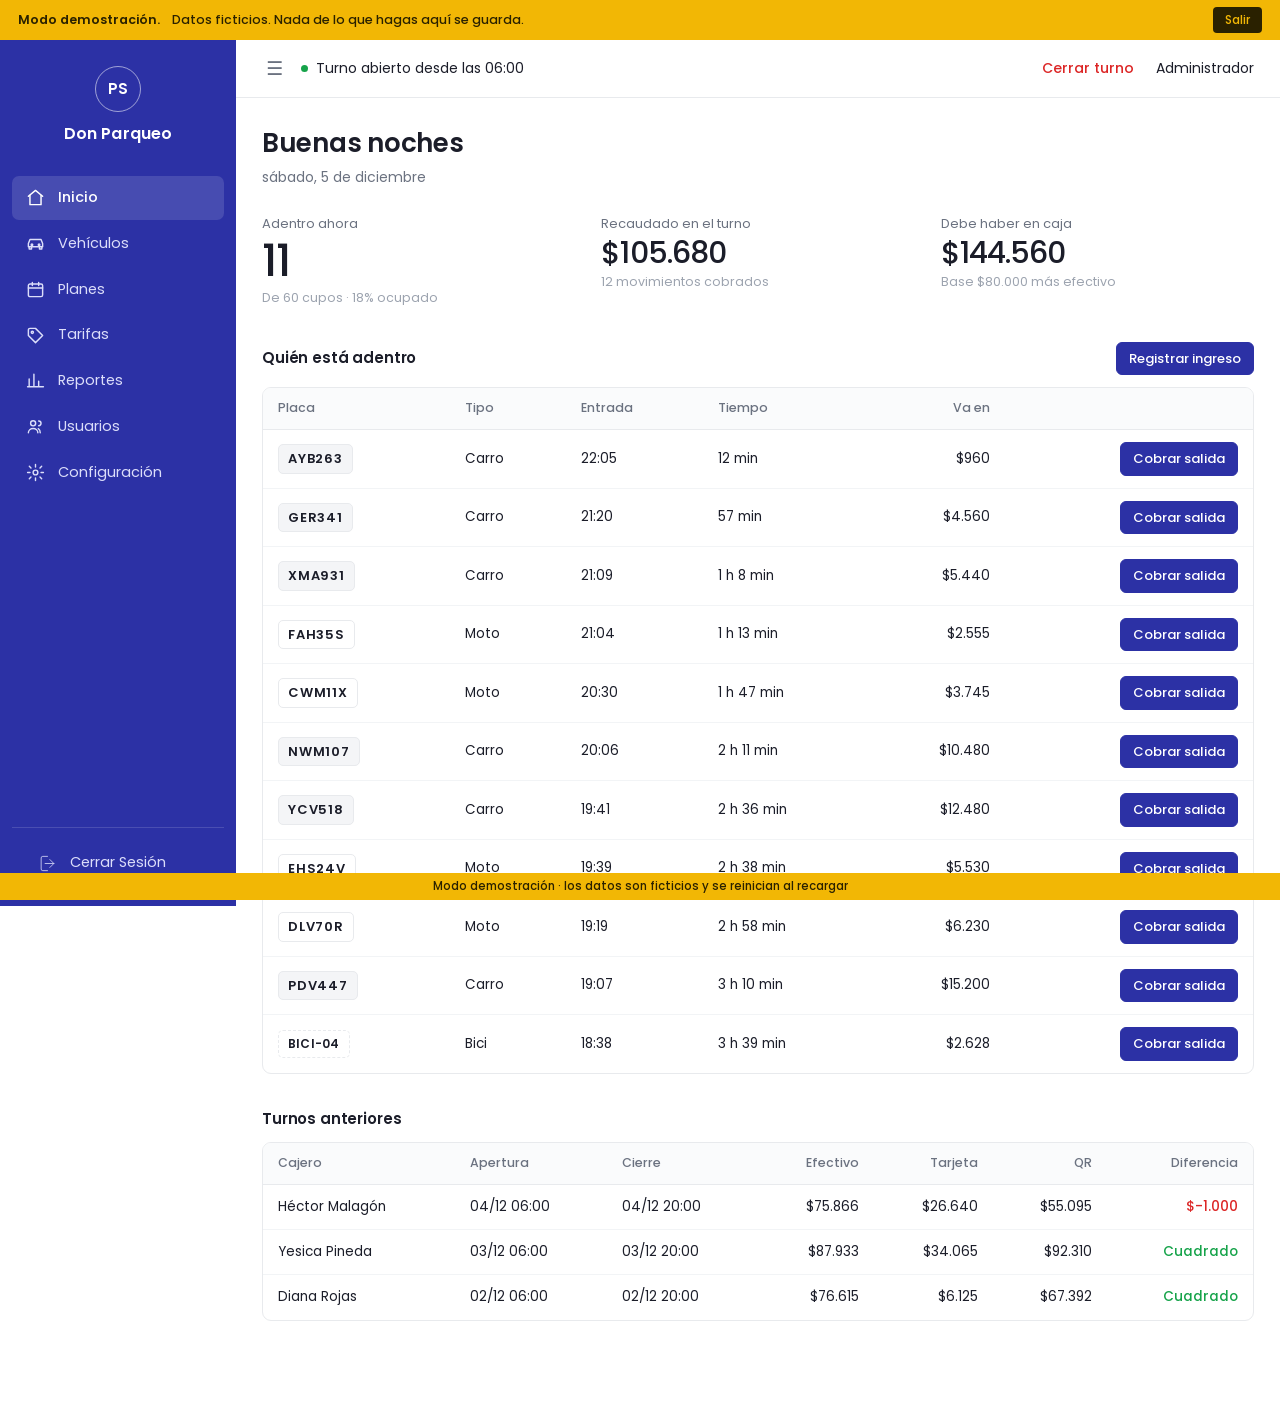
==== public/demo.html @ 5ede680f "Don Parqueo en Python: FastAPI y PostgreSQL" ====
<!DOCTYPE html>
<html lang="es-CO">
<head>
<meta charset="UTF-8">
<meta name="viewport" content="width=device-width, initial-scale=1">
<meta name="robots" content="noindex">
<title>Don Parqueo · Demostración</title>
<link rel="preconnect" href="https://fonts.googleapis.com">
<link rel="preconnect" href="https://fonts.gstatic.com" crossorigin>
<link href="https://fonts.googleapis.com/css2?family=Poppins:wght@400;500;600&display=swap" rel="stylesheet">
<style>
:root{
  --indigo:#2C31A5;
  --indigo-osc:#242996;
  --indigo-cl:rgba(255,255,255,.13);
  --indigo-txt:#dcdefa;
  --tinta:#1b1d29;
  --gris:#6b7280;
  --gris-cl:#9ca3af;
  --linea:#e8eaed;
  --fondo:#ffffff;
  --verde:#16a34a;
  --verde-cl:#e8f6ed;
  --rojo:#dc2626;
  --rojo-cl:#fdecec;
  --ambar:#f2b705;
  --azul-cl:#eef0fd;
  --morado:#7c3aed;
}
*{box-sizing:border-box}
html,body{margin:0;padding:0}
body{
  background:var(--fondo);
  color:var(--tinta);
  font-family:Poppins,"Segoe UI",Roboto,system-ui,-apple-system,sans-serif;
  font-size:14px;line-height:1.5;-webkit-font-smoothing:antialiased;
}
button,input,select{font:inherit;color:inherit}
h1,h2,h3{margin:0;font-weight:600;letter-spacing:-.01em}
h1{font-size:26px;font-weight:600}
h2{font-size:15px;font-weight:600}
.num{font-variant-numeric:tabular-nums}

/* ---- banda demo ---- */
.banda{
  position:sticky;top:0;z-index:70;background:var(--ambar);color:#2a2100;
  display:flex;align-items:center;gap:12px;padding:7px 18px;font-size:12.5px;font-weight:500;
}
.banda b{font-weight:600}
.banda .salir{
  margin-left:auto;background:#2a2100;color:var(--ambar);text-decoration:none;
  border-radius:4px;padding:4px 12px;font-size:12px;font-weight:500;
}
.banda .salir:hover{background:#000}

/* ---- armazón ---- */
.app{display:flex;min-height:calc(100vh - 34px)}
.lateral{
  width:236px;flex:none;background:var(--indigo);color:#fff;
  display:flex;flex-direction:column;position:sticky;top:34px;height:calc(100vh - 34px);
}
.logo{padding:26px 0 22px;text-align:center}
.logo .circ{
  width:46px;height:46px;margin:0 auto 10px;border-radius:50%;
  border:1.5px solid rgba(255,255,255,.55);
  display:flex;align-items:center;justify-content:center;
  font-size:15px;font-weight:600;letter-spacing:.02em;
}
.logo .nom{font-size:16px;font-weight:600;letter-spacing:.01em}
.nav{padding:8px 12px;display:flex;flex-direction:column;gap:2px;flex:1;overflow-y:auto}
.nav button{
  display:flex;align-items:center;gap:13px;width:100%;
  background:none;border:0;color:var(--indigo-txt);
  padding:11px 14px;border-radius:7px;cursor:pointer;
  font-size:14.5px;font-weight:400;text-align:left;
}
.nav button:hover{background:var(--indigo-cl);color:#fff}
.nav button.on{background:var(--indigo-cl);color:#fff;font-weight:500}
.nav svg{width:19px;height:19px;flex:none;stroke-width:1.8}
.pie-lat{padding:14px 12px 22px;border-top:1px solid rgba(255,255,255,.14);margin:0 12px}
.pie-lat button{
  display:flex;align-items:center;gap:13px;width:100%;background:none;border:0;
  color:var(--indigo-txt);padding:10px 14px;border-radius:7px;cursor:pointer;font-size:14.5px;
}
.pie-lat button:hover{background:var(--indigo-cl);color:#fff}

.derecha{flex:1;min-width:0;display:flex;flex-direction:column}
.encabezado{
  height:58px;flex:none;display:flex;align-items:center;gap:14px;
  padding:0 26px;border-bottom:1px solid var(--linea);
  position:sticky;top:34px;background:#fff;z-index:40;
}
.hamb{background:none;border:0;cursor:pointer;color:var(--gris);font-size:19px;line-height:1;padding:4px}
.hamb:hover{color:var(--tinta)}
.estado-turno{display:flex;align-items:center;gap:8px;font-size:14px;color:var(--tinta)}
.punto{width:7px;height:7px;border-radius:50%;background:var(--gris-cl)}
.punto.vivo{background:var(--verde)}
.acciones-enc{margin-left:auto;display:flex;align-items:center;gap:22px}
.enlace-verde{background:none;border:0;color:var(--verde);font-size:14px;font-weight:500;cursor:pointer;padding:0}
.enlace-verde:hover{text-decoration:underline}
.enlace-rojo{background:none;border:0;color:var(--rojo);font-size:14px;font-weight:500;cursor:pointer;padding:0}
.enlace-rojo:hover{text-decoration:underline}
.quien{font-size:14px;color:var(--tinta)}

.lienzo{padding:26px;flex:1}
.vista{display:none}
.vista.on{display:block}
.tit{margin-bottom:26px}
.tit p{margin:4px 0 0;color:var(--gris);font-size:14px}

/* ---- kpis planos ---- */
.kpis{display:grid;grid-template-columns:repeat(auto-fit,minmax(210px,1fr));gap:26px;margin-bottom:34px}
.kpi .et{font-size:13px;color:var(--gris)}
.kpi .val{font-size:44px;font-weight:500;letter-spacing:-.03em;line-height:1.15;margin:2px 0 3px}
.kpi .val.chico{font-size:30px}
.kpi .nota{font-size:12.5px;color:var(--gris-cl)}
.kpi .raya{display:inline-block;width:34px;height:4px;background:var(--verde);border-radius:2px;margin:18px 0 12px}
.kpi .raya.apagada{background:var(--tinta)}

.bloque{margin-bottom:34px}
.bloque > .cab{display:flex;align-items:center;justify-content:space-between;gap:14px;margin-bottom:12px;flex-wrap:wrap}

/* ---- tablas ---- */
.marco{border:1px solid var(--linea);border-radius:9px;overflow:hidden}
.marco.scroll{overflow-x:auto}
table{width:100%;border-collapse:collapse;font-size:13.5px}
th{
  text-align:left;font-weight:500;font-size:12.5px;color:var(--gris);
  padding:11px 15px;background:#fafbfc;border-bottom:1px solid var(--linea);white-space:nowrap;
}
td{padding:12px 15px;border-bottom:1px solid #f2f4f6;vertical-align:middle}
tbody tr:last-child td{border-bottom:0}
tbody tr:hover{background:#fafbfc}
td.der,th.der{text-align:right}

.vacio{padding:46px 20px;text-align:center;color:var(--gris-cl);font-size:14px}
.vacio b{display:block;color:var(--gris);font-weight:500;margin-bottom:5px;font-size:14.5px}

.placa{
  display:inline-flex;align-items:center;justify-content:center;
  font-weight:600;letter-spacing:.06em;font-size:13px;
  background:#f4f5f7;color:var(--tinta);border:1px solid var(--linea);
  border-radius:5px;padding:4px 9px;white-space:nowrap;
}
.placa.moto{background:#fff}
.placa.bici{background:#fff;border-style:dashed;letter-spacing:.02em;font-size:12px}

.pil{display:inline-block;padding:3px 10px;border-radius:20px;font-size:12px;font-weight:500;white-space:nowrap}
.pil.ok{background:var(--verde-cl);color:var(--verde)}
.pil.gris{background:#f1f3f5;color:var(--gris)}
.pil.mal{background:var(--rojo-cl);color:var(--rojo)}
.pil.aviso{background:#fef6e0;color:#946400}
.pil.efectivo{background:var(--verde-cl);color:var(--verde)}
.pil.tarjeta{background:var(--azul-cl);color:var(--indigo)}
.pil.qr{background:#f3ecfd;color:var(--morado)}

/* ---- botones ---- */
.btn{background:var(--indigo);color:#fff;border:1px solid var(--indigo);padding:9px 17px;border-radius:7px;font-size:14px;font-weight:500;cursor:pointer}
.btn:hover{background:var(--indigo-osc)}
.btn.sec{background:#fff;color:var(--tinta);border-color:#d7dae0}
.btn.sec:hover{background:#f7f8fa}
.btn.peli{background:var(--rojo);border-color:var(--rojo)}
.btn.peli:hover{background:#b91c1c}
.btn.chi{padding:6px 12px;font-size:13px;border-radius:6px}
.btn:disabled{opacity:.45;cursor:not-allowed}
.btn:focus-visible,.nav button:focus-visible,input:focus-visible,select:focus-visible,.tipo-op:focus-visible,.enlace-verde:focus-visible{outline:2px solid var(--indigo);outline-offset:2px}

label.campo{display:block;margin-bottom:14px}
label.campo .et{display:block;font-size:13px;color:var(--gris);margin-bottom:6px}
input[type=text],input[type=number],select{
  width:100%;padding:9px 11px;border:1px solid #d7dae0;border-radius:7px;background:#fff;font-size:14px;
}
input:disabled{background:#f5f6f8;color:var(--gris-cl)}
input::placeholder{color:#b6bcc4}

.tipos{display:flex;gap:9px;margin-bottom:16px}
.tipo-op{flex:1;background:#fff;border:1.5px solid #d7dae0;border-radius:8px;padding:13px 6px;cursor:pointer;text-align:center}
.tipo-op .nb{font-size:13.5px;font-weight:500}
.tipo-op .tf{font-size:11.5px;color:var(--gris-cl);margin-top:2px}
.tipo-op.on{border-color:var(--indigo);background:var(--azul-cl);color:var(--indigo)}
.tipo-op.on .tf{color:var(--indigo)}

/* ---- gráficas ---- */
.barras{display:flex;align-items:flex-end;gap:7px;height:158px;padding:6px 4px 0}
.barra{flex:1;display:flex;flex-direction:column;justify-content:flex-end;align-items:center;gap:6px;min-width:0}
.barra .cuerpo{width:100%;background:var(--indigo);border-radius:4px 4px 0 0;min-height:3px}
.barra .cuerpo.hoy{background:var(--verde)}
.barra .dia{font-size:10.5px;color:var(--gris-cl);white-space:nowrap}
.lineas{display:flex;flex-direction:column;gap:14px}
.fila-l{display:grid;grid-template-columns:76px 1fr 100px;align-items:center;gap:12px;font-size:13.5px}
.pista{height:8px;background:#eef0f2;border-radius:4px;overflow:hidden}
.relleno{height:100%;border-radius:4px}
.caja{border:1px solid var(--linea);border-radius:9px;padding:18px}

.dos{display:grid;grid-template-columns:1.1fr .9fr;gap:22px;align-items:start}
@media(max-width:1000px){.dos{grid-template-columns:1fr}}

/* ---- modal ---- */
.velo{position:fixed;inset:0;background:rgba(27,29,41,.5);display:none;align-items:center;justify-content:center;z-index:120;padding:18px}
.velo.on{display:flex}
.modal{background:#fff;border-radius:12px;width:100%;max-width:430px;box-shadow:0 24px 60px -14px rgba(0,0,0,.4);overflow:hidden}
.mcab{padding:17px 20px;border-bottom:1px solid var(--linea);display:flex;justify-content:space-between;align-items:center}
.mcuerpo{padding:20px;max-height:64vh;overflow-y:auto}
.mpie{padding:14px 20px;border-top:1px solid var(--linea);display:flex;gap:9px;justify-content:flex-end}
.cerrar{background:none;border:0;font-size:22px;line-height:1;cursor:pointer;color:var(--gris-cl);padding:0 4px}
.cerrar:hover{color:var(--tinta)}
.resumen{border:1px solid var(--linea);border-radius:8px;overflow:hidden;margin-bottom:16px}
.resumen div{display:flex;justify-content:space-between;gap:14px;padding:10px 14px;border-bottom:1px solid #f2f4f6;font-size:13.5px}
.resumen div:last-child{border-bottom:0}
.resumen div.total{background:#fafbfc;font-weight:600;font-size:17px}
.resumen .k{color:var(--gris)}

.aviso{
  position:fixed;bottom:44px;left:50%;transform:translateX(-50%) translateY(12px);
  background:var(--tinta);color:#fff;padding:11px 20px;border-radius:8px;font-size:13.5px;
  box-shadow:0 14px 34px -10px rgba(0,0,0,.5);opacity:0;pointer-events:none;
  transition:opacity .2s,transform .2s;z-index:200;max-width:88vw;text-align:center;
}
.aviso.on{opacity:1;transform:translateX(-50%) translateY(0)}
.pie-demo{position:fixed;bottom:0;left:0;right:0;background:var(--ambar);color:#2a2100;text-align:center;font-size:11.5px;font-weight:500;padding:5px;z-index:60}
.lienzo{padding-bottom:60px}

@media(max-width:860px){
  .app{flex-direction:column}
  .lateral{width:auto;position:static;height:auto}
  .logo{display:flex;align-items:center;gap:12px;padding:14px 18px;text-align:left}
  .logo .circ{margin:0;width:36px;height:36px;font-size:13px}
  .nav{flex-direction:row;overflow-x:auto;padding:0 10px 10px}
  .nav button{width:auto;white-space:nowrap;padding:9px 12px}
  .nav svg{display:none}
  .pie-lat{display:none}
  .encabezado{position:static;padding:0 16px;gap:10px}
  .hamb{display:none}
  .acciones-enc{gap:14px}
  .quien{display:none}
  .lienzo{padding:18px 16px 60px}
  h1{font-size:22px}
  .kpi .val{font-size:36px}
}
@media(prefers-reduced-motion:reduce){*{transition:none!important}}
</style>
</head>
<body>

<div class="banda">
  <b>Modo demostración.</b> Datos ficticios. Nada de lo que hagas aquí se guarda.
  <a class="salir" href="/">Salir</a>
</div>

<div class="app">
  <aside class="lateral">
    <div class="logo">
      <div class="circ">PS</div>
      <div class="nom">Don Parqueo</div>
    </div>
    <nav class="nav" id="nav">
      <button data-v="inicio" class="on"><svg viewBox="0 0 24 24" fill="none" stroke="currentColor" stroke-linecap="round" stroke-linejoin="round"><path d="M3 10.5 12 3l9 7.5"/><path d="M5 9.5V21h14V9.5"/></svg>Inicio</button>
      <button data-v="vehiculos"><svg viewBox="0 0 24 24" fill="none" stroke="currentColor" stroke-linecap="round" stroke-linejoin="round"><path d="M4 16v3h3v-3M17 16v3h3v-3"/><path d="M3 16h18v-4l-2-5H5l-2 5z"/><circle cx="7.5" cy="13.5" r="1"/><circle cx="16.5" cy="13.5" r="1"/></svg>Vehículos</button>
      <button data-v="planes"><svg viewBox="0 0 24 24" fill="none" stroke="currentColor" stroke-linecap="round" stroke-linejoin="round"><rect x="3" y="5" width="18" height="16" rx="2"/><path d="M3 10h18M8 3v4M16 3v4"/></svg>Planes</button>
      <button data-v="tarifas"><svg viewBox="0 0 24 24" fill="none" stroke="currentColor" stroke-linecap="round" stroke-linejoin="round"><path d="M3 12V5a2 2 0 0 1 2-2h7l9 9-9 9z"/><circle cx="8" cy="8" r="1.4"/></svg>Tarifas</button>
      <button data-v="reportes"><svg viewBox="0 0 24 24" fill="none" stroke="currentColor" stroke-linecap="round" stroke-linejoin="round"><path d="M4 20V10M10 20V4M16 20v-7M22 20H2"/></svg>Reportes</button>
      <button data-v="usuarios"><svg viewBox="0 0 24 24" fill="none" stroke="currentColor" stroke-linecap="round" stroke-linejoin="round"><circle cx="9" cy="8" r="3.2"/><path d="M3 20c0-3.3 2.7-5.5 6-5.5s6 2.2 6 5.5"/><path d="M16 11a3 3 0 1 0 0-6"/><path d="M18 20c0-2.6-1-4.3-2.5-5.2"/></svg>Usuarios</button>
      <button data-v="config"><svg viewBox="0 0 24 24" fill="none" stroke="currentColor" stroke-linecap="round" stroke-linejoin="round"><circle cx="12" cy="12" r="3"/><path d="M12 2v3M12 19v3M4.2 4.2l2.1 2.1M17.7 17.7l2.1 2.1M2 12h3M19 12h3M4.2 19.8l2.1-2.1M17.7 6.3l2.1-2.1"/></svg>Configuración</button>
    </nav>
    <div class="pie-lat">
      <button onclick="location.href='/'"><svg viewBox="0 0 24 24" fill="none" stroke="currentColor" stroke-linecap="round" stroke-linejoin="round" style="width:19px;height:19px"><path d="M15 17l5-5-5-5M20 12H9M12 3H6a2 2 0 0 0-2 2v14a2 2 0 0 0 2 2h6"/></svg>Cerrar Sesión</button>
    </div>
  </aside>

  <div class="derecha">
    <header class="encabezado">
      <button class="hamb" aria-label="Menú">&#9776;</button>
      <span class="estado-turno"><span class="punto" id="h-punto"></span><span id="h-turno">Turno cerrado</span></span>
      <div class="acciones-enc">
        <span id="h-accion"></span>
        <span class="quien">Administrador</span>
      </div>
    </header>

    <div class="lienzo">

      <!-- ================= INICIO ================= -->
      <section class="vista on" id="v-inicio">
        <div class="tit">
          <h1 id="saludo">Buenas tardes</h1>
          <p id="fecha-hoy"></p>
        </div>

        <div class="kpis">
          <div class="kpi">
            <div class="et">Adentro ahora</div>
            <div class="val num" id="k-dentro">0</div>
            <div class="nota" id="k-dentro-n">El parqueadero está vacío</div>
          </div>
          <div class="kpi">
            <div class="et">Recaudado en el turno</div>
            <div id="k-rec-cont"><span class="raya"></span></div>
            <div class="nota" id="k-rec-n">No hay turno abierto</div>
          </div>
          <div class="kpi">
            <div class="et">Debe haber en caja</div>
            <div id="k-caja-cont"><span class="raya apagada"></span></div>
            <div class="nota" id="k-caja-n">Abre el turno para empezar el día</div>
          </div>
        </div>

        <div class="bloque">
          <div class="cab">
            <h2>Quién está adentro</h2>
            <button class="btn chi" id="b-ingreso" onclick="abrirIngreso()">Registrar ingreso</button>
          </div>
          <div class="marco scroll">
            <table>
              <thead><tr><th>Placa</th><th>Tipo</th><th>Entrada</th><th>Tiempo</th><th class="der">Va en</th><th></th></tr></thead>
              <tbody id="t-adentro"></tbody>
            </table>
          </div>
        </div>

        <div class="bloque">
          <div class="cab"><h2>Turnos anteriores</h2></div>
          <div class="marco scroll">
            <table>
              <thead><tr><th>Cajero</th><th>Apertura</th><th>Cierre</th><th class="der">Efectivo</th><th class="der">Tarjeta</th><th class="der">QR</th><th class="der">Diferencia</th></tr></thead>
              <tbody id="t-turnos"></tbody>
            </table>
          </div>
        </div>
      </section>

      <!-- ================= VEHICULOS ================= -->
      <section class="vista" id="v-vehiculos">
        <div class="tit"><h1>Vehículos</h1><p>Todos los que han entrado alguna vez al parqueadero.</p></div>
        <div class="bloque">
          <div class="cab">
            <input type="text" id="buscar-veh" placeholder="Buscar placa o propietario" style="max-width:280px" oninput="pintarVehiculos()">
            <button class="btn chi" onclick="abrirIngreso()">Registrar ingreso</button>
          </div>
          <div class="marco scroll">
            <table>
              <thead><tr><th>Placa</th><th>Tipo</th><th>Propietario</th><th class="der">Visitas</th><th>Última visita</th><th>Estado</th><th></th></tr></thead>
              <tbody id="t-vehiculos"></tbody>
            </table>
          </div>
        </div>
      </section>

      <!-- ================= PLANES ================= -->
      <section class="vista" id="v-planes">
        <div class="tit"><h1>Planes</h1><p>Mensualidades activas. Un vehículo con plan vigente no paga al salir.</p></div>

        <div class="kpis">
          <div class="kpi"><div class="et">Planes vigentes</div><div class="val num" id="p-vig">0</div><div class="nota">Al día de hoy</div></div>
          <div class="kpi"><div class="et">Por vencer</div><div class="val num" id="p-porvencer">0</div><div class="nota">En los próximos 7 días</div></div>
          <div class="kpi"><div class="et">Facturado en planes</div><div class="val num chico" id="p-monto">$0</div><div class="nota">Suma de los planes vigentes</div></div>
        </div>

        <div class="bloque">
          <div class="cab">
            <h2>Suscriptores</h2>
            <button class="btn chi" onclick="abrirPlan()">Nuevo plan</button>
          </div>
          <div class="marco scroll">
            <table>
              <thead><tr><th>Cliente</th><th>Placa</th><th>Plan</th><th class="der">Valor</th><th>Vence</th><th>Estado</th><th></th></tr></thead>
              <tbody id="t-planes"></tbody>
            </table>
          </div>
        </div>
      </section>

      <!-- ================= TARIFAS ================= -->
      <section class="vista" id="v-tarifas">
        <div class="tit"><h1>Tarifas</h1><p>Al guardar se cierra la vigencia anterior y empieza una nueva.</p></div>
        <div class="bloque">
          <div class="cab"><h2>Vigencia activa</h2><span style="font-size:12.5px;color:var(--gris-cl)" id="tarifa-desde"></span></div>
          <div class="marco scroll">
            <table>
              <thead><tr><th>Tipo</th><th class="der">Valor minuto</th><th class="der">Valor hora</th><th class="der">Tope día</th><th class="der">Minutos de gracia</th></tr></thead>
              <tbody id="t-tarifas"></tbody>
            </table>
          </div>
          <div style="display:flex;gap:9px;justify-content:flex-end;margin-top:14px">
            <button class="btn sec" onclick="pintarTarifas()">Descartar cambios</button>
            <button class="btn" onclick="guardarTarifas()">Guardar nueva vigencia</button>
          </div>
        </div>
        <div class="bloque">
          <h2 style="margin-bottom:10px">Cómo se calcula el cobro</h2>
          <div class="caja" style="color:var(--gris);max-width:66ch">
            <p style="margin:0 0 10px">Se cobra por minuto desde la entrada. Si el vehículo sale dentro de los minutos de gracia, no paga nada.</p>
            <p style="margin:0 0 10px">Cuando el acumulado por minuto supera el tope del día, se cobra el tope y ahí se queda hasta completar 24 horas.</p>
            <p style="margin:0">El valor hora es el que se le informa al cliente en la entrada. El cobro real siempre sale del valor minuto.</p>
          </div>
        </div>
      </section>

      <!-- ================= REPORTES ================= -->
      <section class="vista" id="v-reportes">
        <div class="tit"><h1>Reportes</h1><p>Movimientos cerrados y su recaudo.</p></div>
        <div class="bloque">
          <div class="cab">
            <select id="rango" style="width:auto" onchange="pintarReportes()">
              <option value="1">Hoy</option>
              <option value="7" selected>Últimos 7 días</option>
              <option value="14">Últimos 14 días</option>
            </select>
            <button class="btn sec chi" onclick="avisar('La exportación a Excel está disponible en la versión completa.')">Exportar a Excel</button>
          </div>
        </div>

        <div class="kpis">
          <div class="kpi"><div class="et">Recaudo</div><div class="val num chico" id="r-total">$0</div><div class="nota" id="r-total-n"></div></div>
          <div class="kpi"><div class="et">Movimientos</div><div class="val num" id="r-movs">0</div><div class="nota">Salidas facturadas</div></div>
          <div class="kpi"><div class="et">Ticket promedio</div><div class="val num chico" id="r-ticket">$0</div><div class="nota">Por vehículo</div></div>
          <div class="kpi"><div class="et">Tipo más frecuente</div><div class="val chico" id="r-tipo">—</div><div class="nota" id="r-tipo-n"></div></div>
        </div>

        <div class="dos bloque">
          <div>
            <h2 style="margin-bottom:10px">Recaudo por día</h2>
            <div class="caja"><div class="barras" id="r-barras"></div></div>
          </div>
          <div>
            <h2 style="margin-bottom:10px">Recaudo por método de pago</h2>
            <div class="caja"><div class="lineas" id="r-metodos"></div></div>
          </div>
        </div>

        <div class="bloque">
          <div class="cab"><h2>Detalle de movimientos</h2><span style="font-size:12.5px;color:var(--gris-cl)" id="r-conteo"></span></div>
          <div class="marco scroll">
            <table>
              <thead><tr><th>Placa</th><th>Tipo</th><th>Entrada</th><th>Salida</th><th class="der">Minutos</th><th>Método</th><th class="der">Total</th></tr></thead>
              <tbody id="t-reportes"></tbody>
            </table>
          </div>
        </div>
      </section>

      <!-- ================= USUARIOS ================= -->
      <section class="vista" id="v-usuarios">
        <div class="tit"><h1>Usuarios</h1><p>Quién puede entrar al sistema y con qué permisos.</p></div>
        <div class="bloque">
          <div class="cab"><h2>Cuentas de la empresa</h2><button class="btn chi" onclick="abrirUsuario()">Crear usuario</button></div>
          <div class="marco scroll">
            <table>
              <thead><tr><th>Nombre</th><th>Usuario</th><th>Rol</th><th>Última entrada</th><th>Estado</th><th></th></tr></thead>
              <tbody id="t-usuarios"></tbody>
            </table>
          </div>
        </div>
        <div class="bloque">
          <h2 style="margin-bottom:10px">Qué puede hacer cada rol</h2>
          <div class="marco">
            <table>
              <thead><tr><th>Acción</th><th>Administrador</th><th>Operador</th></tr></thead>
              <tbody>
                <tr><td>Registrar ingresos y salidas</td><td>Sí</td><td>Sí</td></tr>
                <tr><td>Abrir y cerrar su turno</td><td>Sí</td><td>Sí</td></tr>
                <tr><td>Cambiar tarifas</td><td>Sí</td><td>No</td></tr>
                <tr><td>Ver reportes de todos los turnos</td><td>Sí</td><td>No</td></tr>
                <tr><td>Crear usuarios y planes</td><td>Sí</td><td>No</td></tr>
              </tbody>
            </table>
          </div>
        </div>
      </section>

      <!-- ================= CONFIGURACION ================= -->
      <section class="vista" id="v-config">
        <div class="tit"><h1>Configuración</h1><p>Datos que salen en la factura y reglas de operación.</p></div>
        <div class="dos">
          <div>
            <h2 style="margin-bottom:10px">Datos de la empresa</h2>
            <div class="caja">
              <label class="campo"><span class="et">Razón social</span><input type="text" id="e-nombre"></label>
              <label class="campo"><span class="et">NIT</span><input type="text" id="e-nit"></label>
              <label class="campo"><span class="et">Dirección</span><input type="text" id="e-dir"></label>
              <label class="campo"><span class="et">Teléfono</span><input type="text" id="e-tel"></label>
              <button class="btn" onclick="guardarEmpresa()">Guardar datos</button>
            </div>
          </div>
          <div>
            <h2 style="margin-bottom:10px">Operación</h2>
            <div class="caja">
              <label class="campo"><span class="et">Cupos totales</span><input type="number" id="e-cupos" min="1"></label>
              <label class="campo"><span class="et">Base de caja sugerida</span><input type="number" id="e-base" min="0" step="1000"></label>
              <label class="campo"><span class="et">Métodos de pago habilitados</span>
                <select id="e-metodos">
                  <option value="todos">Efectivo, tarjeta y QR</option>
                  <option value="efqr">Efectivo y QR</option>
                  <option value="ef">Solo efectivo</option>
                </select>
              </label>
              <button class="btn" onclick="guardarConfig()">Guardar operación</button>
            </div>
            <h2 style="margin:26px 0 10px">Logo</h2>
            <div class="caja" style="display:flex;gap:16px;align-items:center">
              <div style="width:62px;height:62px;flex:none;border:1px dashed #d7dae0;border-radius:8px;display:flex;align-items:center;justify-content:center;color:var(--gris-cl);font-size:11px;text-align:center">Sin<br>logo</div>
              <div style="color:var(--gris);font-size:13.5px">
                <p style="margin:0 0 9px">El logo se guarda dentro de la base de datos y sale en la factura impresa.</p>
                <button class="btn sec chi" onclick="avisar('La carga de archivos está deshabilitada en la demostración.')">Subir logo</button>
              </div>
            </div>
          </div>
        </div>
      </section>

    </div>
  </div>
</div>

<div class="velo" id="velo">
  <div class="modal" role="dialog" aria-modal="true">
    <div class="mcab"><h2 id="m-titulo">Título</h2><button class="cerrar" onclick="cerrarModal()" aria-label="Cerrar">&times;</button></div>
    <div class="mcuerpo" id="m-cuerpo"></div>
    <div class="mpie" id="m-pie"></div>
  </div>
</div>

<div class="aviso" id="aviso"></div>
<div class="pie-demo">Modo demostración · los datos son ficticios y se reinician al recargar</div>

<script>
/* ================= utilidades ================= */
const $ = s => document.querySelector(s);
const cop = n => '$' + Math.round(n).toLocaleString('es-CO');
const d2 = n => String(n).padStart(2,'0');
const hhmm = d => d2(d.getHours()) + ':' + d2(d.getMinutes());
const ddmm = d => d2(d.getDate()) + '/' + d2(d.getMonth()+1);
const fh = d => ddmm(d) + ' ' + hhmm(d);
const mismoDia = (a,b) => a.toDateString() === b.toDateString();
const minsEntre = (a,b) => Math.max(0, Math.floor((b-a)/60000));
function duracion(m){ if(m<60) return m+' min'; const h=Math.floor(m/60), r=m%60; return r? h+' h '+r+' min' : h+' h'; }
function rng(s){ return function(){ s|=0; s=s+0x6D2B79F5|0; let t=Math.imul(s^s>>>15,1|s); t=t+Math.imul(t^t>>>7,61|t)^t; return ((t^t>>>14)>>>0)/4294967296; }; }
const az = rng(20260905);
const elegir = a => a[Math.floor(az()*a.length)];
const entre = (a,b) => a + Math.floor(az()*(b-a+1));

function avisar(t){ const a=$('#aviso'); a.textContent=t; a.classList.add('on'); clearTimeout(a._t); a._t=setTimeout(()=>a.classList.remove('on'),3200); }
function abrirModal(t,c,p){ $('#m-titulo').textContent=t; $('#m-cuerpo').innerHTML=c; $('#m-pie').innerHTML=p; $('#velo').classList.add('on'); }
function cerrarModal(){ $('#velo').classList.remove('on'); }
$('#velo').addEventListener('click', e=>{ if(e.target.id==='velo') cerrarModal(); });
document.addEventListener('keydown', e=>{ if(e.key==='Escape') cerrarModal(); });

/* ================= datos ================= */
const DB = {
  empresa:{ nombre:'Parqueadero El Portal', nit:'901.455.882-3', dir:'Calle 127 # 15-42, Bogotá', tel:'601 742 8890' },
  config:{ cupos:60, base:80000, metodos:'todos' },
  tarifas:{
    carro:{ nombre:'Carro', minuto:80, hora:4500, dia:24000, gracia:10 },
    moto:{ nombre:'Moto', minuto:35, hora:2000, dia:11000, gracia:10 },
    bici:{ nombre:'Bici', minuto:12, hora:1500, dia:5000, gracia:15 }
  },
  tarifaDesde:new Date(Date.now()-41*864e5),
  vehiculos:[], movimientos:[], turnos:[], turno:null, planes:[], usuarios:[], seqBici:0
};

const L='ABCDEFGHJKLMNPRSTVWXYZ';
const NOM=['Andrés Gaitán','Marcela Ospina','Julián Restrepo','Paola Mendoza','Iván Cardozo','Laura Betancur','Camilo Urrego','Sandra Villalba','Óscar Peñaloza','Natalia Quiroga','Fernando Arboleda','Ximena Sandoval','Rubén Pardo','Gloria Nieto','Mauricio Salcedo'];
const MET=['efectivo','efectivo','efectivo','tarjeta','qr','qr'];
const NOMMET={efectivo:'Efectivo',tarjeta:'Tarjeta',qr:'QR'};
const COLMET={efectivo:'var(--verde)',tarjeta:'var(--indigo)',qr:'var(--morado)'};

const plCarro=()=>L[Math.floor(az()*22)]+L[Math.floor(az()*22)]+L[Math.floor(az()*22)]+entre(100,999);
const plMoto=()=>L[Math.floor(az()*22)]+L[Math.floor(az()*22)]+L[Math.floor(az()*22)]+entre(10,99)+L[Math.floor(az()*22)];

function crearVeh(placa,tipo,dueno){ const v={placa,tipo,dueno:dueno||''}; DB.vehiculos.push(v); return v; }
const buscarVeh = p => DB.vehiculos.find(v=>v.placa===p);

function cobro(tipo,min){
  const t=DB.tarifas[tipo];
  if(min<=t.gracia) return 0;
  const dias=Math.floor(min/1440), r=min%1440;
  return dias*t.dia + Math.min(r*t.minuto, t.dia);
}
const tienePlan = placa => DB.planes.some(p=>p.placa===placa && p.vence > new Date());

/* --- semilla --- */
(function(){
  for(let i=0;i<26;i++) crearVeh(plCarro(),'carro', az()<.55?elegir(NOM):'');
  for(let i=0;i<14;i++) crearVeh(plMoto(),'moto', az()<.5?elegir(NOM):'');
  for(let i=0;i<4;i++){ DB.seqBici++; crearVeh('BICI-'+d2(DB.seqBici),'bici',elegir(NOM)); }

  const ahora=new Date();
  for(let d=13;d>=0;d--){
    const dia=new Date(ahora-d*864e5).getDay();
    let n = dia===0?entre(9,15) : dia===6?entre(22,32) : entre(18,28);
    if(d===0) n=entre(10,16);
    for(let i=0;i<n;i++){
      const v=elegir(DB.vehiculos);
      const ent=new Date(ahora-d*864e5); ent.setHours(entre(6,19),entre(0,59),0,0);
      const min = az()<.14?entre(180,620):entre(18,175);
      const sal=new Date(ent.getTime()+min*60000);
      if(sal>ahora) continue;
      const tot=cobro(v.tipo,min);
      DB.movimientos.push({id:0,placa:v.placa,tipo:v.tipo,entrada:ent,salida:sal,minutos:min,total:tot,metodo:tot===0?'efectivo':elegir(MET),estado:'cerrado'});
    }
  }
  DB.movimientos.sort((a,b)=>a.entrada-b.entrada).forEach((m,i)=>m.id=i+1);

  const dentro=[];
  while(dentro.length<11){
    const v=elegir(DB.vehiculos);
    if(dentro.includes(v.placa)) continue;
    dentro.push(v.placa);
    DB.movimientos.push({id:DB.movimientos.length+1,placa:v.placa,tipo:v.tipo,entrada:new Date(ahora.getTime()-entre(6,260)*60000),salida:null,minutos:null,total:null,metodo:null,estado:'abierto'});
  }

  const cajeros=['Diana Rojas','Héctor Malagón','Yesica Pineda'];
  for(let d=3;d>=1;d--){
    const ap=new Date(ahora-d*864e5); ap.setHours(6,0,0,0);
    const ci=new Date(ap.getTime()+14*36e5);
    const md=DB.movimientos.filter(m=>m.estado==='cerrado'&&mismoDia(m.salida,ap));
    const por=k=>md.filter(x=>x.metodo===k).reduce((s,x)=>s+x.total,0);
    DB.turnos.push({cajero:cajeros[d%3],apertura:ap,cierre:ci,efectivo:por('efectivo'),tarjeta:por('tarjeta'),qr:por('qr'),diferencia: az()<.5?0:entre(-1,1)*entre(1,4)*500});
  }

  const ap=new Date(); ap.setHours(6,0,0,0);
  DB.turno={cajero:'Diana Rojas',apertura: ap.getTime()>Date.now()? new Date(Date.now()-3*36e5) : ap, base:DB.config.base};

  const tiposPlan=[{n:'Mensual carro',v:185000,d:30},{n:'Mensual moto',v:90000,d:30},{n:'Quincenal carro',v:105000,d:15}];
  for(let i=0;i<7;i++){
    const v=elegir(DB.vehiculos.filter(x=>x.tipo!=='bici'));
    if(DB.planes.some(p=>p.placa===v.placa)) continue;
    const tp = v.tipo==='moto' ? tiposPlan[1] : elegir([tiposPlan[0],tiposPlan[2]]);
    const inicio=new Date(Date.now()-entre(1,34)*864e5);
    DB.planes.push({cliente: v.dueno || elegir(NOM), placa:v.placa, plan:tp.n, valor:tp.v, inicio, vence:new Date(inicio.getTime()+tp.d*864e5)});
  }

  DB.usuarios=[
    {nombre:'Diana Rojas',usuario:'drojas',rol:'Administrador',ultima:new Date(Date.now()-2*36e5),activo:true},
    {nombre:'Héctor Malagón',usuario:'hmalagon',rol:'Operador',ultima:new Date(Date.now()-26*36e5),activo:true},
    {nombre:'Yesica Pineda',usuario:'ypineda',rol:'Operador',ultima:new Date(Date.now()-50*36e5),activo:true},
    {nombre:'Wilson Cárdenas',usuario:'wcardenas',rol:'Operador',ultima:new Date(Date.now()-19*864e5),activo:false}
  ];
})();

/* ================= navegación ================= */
const pintores={inicio:pintarInicio,vehiculos:pintarVehiculos,planes:pintarPlanes,tarifas:pintarTarifas,reportes:pintarReportes,usuarios:pintarUsuarios,config:pintarConfig};
function irA(v){
  document.querySelectorAll('.vista').forEach(s=>s.classList.toggle('on', s.id==='v-'+v));
  document.querySelectorAll('#nav button').forEach(b=>b.classList.toggle('on', b.dataset.v===v));
  pintores[v](); window.scrollTo(0,0);
}
$('#nav').addEventListener('click', e=>{ const b=e.target.closest('button'); if(b) irA(b.dataset.v); });

/* ================= encabezado ================= */
function pintarEncabezado(){
  const ab=!!DB.turno;
  $('#h-punto').classList.toggle('vivo',ab);
  $('#h-turno').textContent = ab ? 'Turno abierto desde las '+hhmm(DB.turno.apertura) : 'Turno cerrado';
  $('#h-accion').innerHTML = ab
    ? '<button class="enlace-rojo" onclick="abrirCierre()">Cerrar turno</button>'
    : '<button class="enlace-verde" onclick="abrirApertura()">Abrir turno</button>';
}

/* ================= inicio ================= */
const chip = (p,t) => `<span class="placa ${t}">${p}</span>`;

function pintarInicio(){
  pintarEncabezado();
  const h=new Date().getHours();
  $('#saludo').textContent = h<12?'Buenos días' : h<19?'Buenas tardes':'Buenas noches';
  $('#fecha-hoy').textContent = new Date().toLocaleDateString('es-CO',{weekday:'long',day:'numeric',month:'long'});

  const abiertos=DB.movimientos.filter(m=>m.estado==='abierto');
  $('#k-dentro').textContent=abiertos.length;
  $('#k-dentro-n').textContent = abiertos.length ? 'De '+DB.config.cupos+' cupos · '+Math.round(abiertos.length/DB.config.cupos*100)+'% ocupado' : 'El parqueadero está vacío';

  if(DB.turno){
    const x=totalesTurno(), rec=x.efectivo+x.tarjeta+x.qr;
    $('#k-rec-cont').innerHTML='<div class="val num chico">'+cop(rec)+'</div>';
    $('#k-rec-n').textContent=x.n+' movimientos cobrados';
    $('#k-caja-cont').innerHTML='<div class="val num chico">'+cop(DB.turno.base+x.efectivo)+'</div>';
    $('#k-caja-n').textContent='Base '+cop(DB.turno.base)+' más efectivo';
  } else {
    $('#k-rec-cont').innerHTML='<span class="raya"></span>';
    $('#k-rec-n').textContent='No hay turno abierto';
    $('#k-caja-cont').innerHTML='<span class="raya apagada"></span>';
    $('#k-caja-n').textContent='Abre el turno para empezar el día';
  }

  $('#b-ingreso').disabled=!DB.turno;
  const ahora=new Date();
  $('#t-adentro').innerHTML = !DB.turno
    ? '<tr><td colspan="6"><div class="vacio">El turno está cerrado. Ábrelo aquí arriba para empezar el día.</div></td></tr>'
    : (abiertos.length
      ? abiertos.sort((a,b)=>b.entrada-a.entrada).map(m=>{
          const min=minsEntre(m.entrada,ahora), pl=tienePlan(m.placa);
          return `<tr>
            <td>${chip(m.placa,m.tipo)}${pl?' <span class="pil ok">Plan</span>':''}</td>
            <td>${DB.tarifas[m.tipo].nombre}</td>
            <td class="num">${hhmm(m.entrada)}</td>
            <td class="num">${duracion(min)}</td>
            <td class="der num">${pl?'Sin cobro':cop(cobro(m.tipo,min))}</td>
            <td class="der"><button class="btn chi" onclick="abrirSalida(${m.id})">Cobrar salida</button></td>
          </tr>`;
        }).join('')
      : '<tr><td colspan="6"><div class="vacio"><b>El parqueadero está vacío</b>Registra un ingreso y aparecerá aquí.</div></td></tr>');

  $('#t-turnos').innerHTML = DB.turnos.length
    ? [...DB.turnos].reverse().map(t=>`<tr>
        <td>${t.cajero}</td><td class="num">${fh(t.apertura)}</td><td class="num">${fh(t.cierre)}</td>
        <td class="der num">${cop(t.efectivo)}</td><td class="der num">${cop(t.tarjeta)}</td><td class="der num">${cop(t.qr)}</td>
        <td class="der num" style="color:${t.diferencia===0?'var(--verde)':'var(--rojo)'};font-weight:500">${t.diferencia===0?'Cuadrado':cop(t.diferencia)}</td>
      </tr>`).join('')
    : '<tr><td colspan="7"><div class="vacio"><b>Todavía no hay turnos cerrados</b>El primer cierre aparecerá aquí.</div></td></tr>';
}

/* ================= ingreso ================= */
let tipoSel='carro';
function abrirIngreso(){
  if(!DB.turno) return avisar('Abre el turno antes de registrar ingresos.');
  tipoSel='carro';
  abrirModal('Registrar ingreso', `
    <div class="tipos" id="sel-tipo">
      ${['carro','moto','bici'].map((t,i)=>`<button class="tipo-op ${i===0?'on':''}" data-t="${t}"><div class="nb">${DB.tarifas[t].nombre}</div><div class="tf num">${cop(DB.tarifas[t].hora)}/hora</div></button>`).join('')}
    </div>
    <label class="campo"><span class="et">Placa</span><input type="text" id="m-placa" placeholder="ABC123" maxlength="8" autocomplete="off"></label>
    <label class="campo"><span class="et">Propietario <span style="color:var(--gris-cl)">(opcional)</span></span><input type="text" id="m-dueno" placeholder="Nombre de quien lo deja" autocomplete="off"></label>
    <p style="font-size:12.5px;color:var(--gris-cl);margin:0">Si la placa no existe, el vehículo se crea solo. Las bicis reciben un código automático.</p>
  `, `<button class="btn sec" onclick="cerrarModal()">Cancelar</button><button class="btn" onclick="confirmarIngreso()">Registrar ingreso</button>`);

  $('#sel-tipo').addEventListener('click', e=>{
    const b=e.target.closest('.tipo-op'); if(!b) return;
    tipoSel=b.dataset.t;
    document.querySelectorAll('.tipo-op').forEach(x=>x.classList.toggle('on',x===b));
    const i=$('#m-placa');
    i.placeholder = tipoSel==='carro'?'ABC123' : tipoSel==='moto'?'ABC12D':'Se asigna solo';
    i.disabled = tipoSel==='bici'; if(tipoSel==='bici') i.value='';
  });
  setTimeout(()=>$('#m-placa').focus(),50);
}
function confirmarIngreso(){
  let placa=$('#m-placa').value.trim().toUpperCase().replace(/\s+/g,'');
  const dueno=$('#m-dueno').value.trim();
  if(tipoSel==='bici'){ DB.seqBici++; placa='BICI-'+d2(DB.seqBici); }
  else{
    if(!placa) return avisar('Escribe la placa para registrar el ingreso.');
    if(placa.length<5) return avisar('La placa está incompleta.');
  }
  if(DB.movimientos.some(m=>m.estado==='abierto'&&m.placa===placa)) return avisar('La placa '+placa+' ya está adentro.');
  if(DB.movimientos.filter(m=>m.estado==='abierto').length>=DB.config.cupos) return avisar('No hay cupos disponibles.');

  let v=buscarVeh(placa); const nuevo=!v;
  if(!v) v=crearVeh(placa,tipoSel,dueno); else if(dueno) v.dueno=dueno;
  DB.movimientos.push({id:DB.movimientos.length+1,placa,tipo:v.tipo,entrada:new Date(),salida:null,minutos:null,total:null,metodo:null,estado:'abierto'});
  cerrarModal(); pintarInicio();
  avisar(nuevo?'Vehículo creado e ingreso registrado: '+placa:'Ingreso registrado: '+placa);
}

/* ================= salida ================= */
function abrirSalida(id){
  const m=DB.movimientos.find(x=>x.id===id); if(!m) return;
  const ahora=new Date(), min=minsEntre(m.entrada,ahora), t=DB.tarifas[m.tipo];
  const pl=tienePlan(m.placa);
  const total = pl?0:cobro(m.tipo,min);
  const ops = DB.config.metodos==='ef'?['efectivo'] : DB.config.metodos==='efqr'?['efectivo','qr'] : ['efectivo','tarjeta','qr'];

  abrirModal('Cobro de salida', `
    <div style="text-align:center;margin-bottom:16px">${chip(m.placa,m.tipo)}</div>
    <div class="resumen">
      <div><span class="k">Tipo</span><span>${t.nombre}</span></div>
      <div><span class="k">Entrada</span><span class="num">${fh(m.entrada)}</span></div>
      <div><span class="k">Salida</span><span class="num">${fh(ahora)}</span></div>
      <div><span class="k">Permanencia</span><span class="num">${duracion(min)}</span></div>
      <div><span class="k">Tarifa aplicada</span><span class="num">${pl?'Plan mensual':cop(t.minuto)+' por minuto'}</span></div>
      <div class="total"><span>Total a pagar</span><span class="num">${cop(total)}</span></div>
    </div>
    ${pl?'<p style="font-size:13px;color:var(--verde);margin:0 0 12px;font-weight:500">Este vehículo tiene plan vigente. No paga la salida.</p>':''}
    ${(!pl&&total===0)?'<p style="font-size:13px;color:var(--verde);margin:0 0 12px;font-weight:500">Salió dentro de los '+t.gracia+' minutos de gracia. No paga.</p>':''}
    <label class="campo" ${total===0?'style="display:none"':''}>
      <span class="et">Método de pago</span>
      <select id="m-metodo">${ops.map(o=>`<option value="${o}">${NOMMET[o]}</option>`).join('')}</select>
    </label>
  `, `<button class="btn sec" onclick="cerrarModal()">Cancelar</button><button class="btn" onclick="confirmarSalida(${id},${min},${total})">Confirmar y facturar</button>`);
}
function confirmarSalida(id,min,total){
  const m=DB.movimientos.find(x=>x.id===id); if(!m) return;
  const s=$('#m-metodo');
  m.salida=new Date(); m.minutos=min; m.total=total;
  m.metodo = total===0?'efectivo':(s?s.value:'efectivo');
  m.estado='cerrado';
  cerrarModal(); pintarInicio();
  avisar('Salida facturada: '+m.placa+' · '+cop(total));
}

/* ================= turnos ================= */
function totalesTurno(){
  const t=DB.turno; if(!t) return {efectivo:0,tarjeta:0,qr:0,n:0};
  const ms=DB.movimientos.filter(m=>m.estado==='cerrado'&&m.salida>=t.apertura);
  const por=k=>ms.filter(m=>m.metodo===k).reduce((s,m)=>s+m.total,0);
  return {efectivo:por('efectivo'),tarjeta:por('tarjeta'),qr:por('qr'),n:ms.length};
}
function abrirApertura(){
  abrirModal('Abrir turno', `
    <label class="campo"><span class="et">Cajero</span><input type="text" id="m-cajero" value="Diana Rojas"></label>
    <label class="campo"><span class="et">Base inicial en caja</span><input type="number" id="m-base" value="${DB.config.base}" step="1000" min="0"></label>
    <p style="font-size:13px;color:var(--gris);margin:0">Desde la apertura, todo lo que se cobre queda asociado a este turno.</p>
  `, `<button class="btn sec" onclick="cerrarModal()">Cancelar</button><button class="btn" onclick="confirmarApertura()">Abrir turno</button>`);
}
function confirmarApertura(){
  DB.turno={cajero:$('#m-cajero').value.trim()||'Cajero',apertura:new Date(),base:Number($('#m-base').value)||0};
  cerrarModal(); pintarInicio();
  avisar('Turno abierto a las '+hhmm(DB.turno.apertura));
}
function abrirCierre(){
  const x=totalesTurno(), t=DB.turno, esp=t.base+x.efectivo;
  abrirModal('Cerrar turno', `
    <div class="resumen">
      <div><span class="k">Cajero</span><span>${t.cajero}</span></div>
      <div><span class="k">Apertura</span><span class="num">${fh(t.apertura)}</span></div>
      <div><span class="k">Base inicial</span><span class="num">${cop(t.base)}</span></div>
      <div><span class="k">Efectivo cobrado</span><span class="num">${cop(x.efectivo)}</span></div>
      <div><span class="k">Tarjeta</span><span class="num">${cop(x.tarjeta)}</span></div>
      <div><span class="k">QR</span><span class="num">${cop(x.qr)}</span></div>
      <div class="total"><span>Debe haber en caja</span><span class="num">${cop(esp)}</span></div>
    </div>
    <label class="campo"><span class="et">Efectivo contado en la caja</span>
      <input type="number" id="m-contado" value="${esp}" step="500" min="0" oninput="calcDif(${esp})"></label>
    <div id="m-dif" style="font-size:13.5px;font-weight:500;color:var(--verde)">Caja cuadrada</div>
  `, `<button class="btn sec" onclick="cerrarModal()">Cancelar</button><button class="btn peli" onclick="confirmarCierre(${esp})">Cerrar turno</button>`);
}
function calcDif(esp){
  const d=(Number($('#m-contado').value)||0)-esp, e=$('#m-dif');
  if(d===0){ e.textContent='Caja cuadrada'; e.style.color='var(--verde)'; }
  else if(d>0){ e.textContent='Sobran '+cop(d)+' en la caja'; e.style.color='var(--indigo)'; }
  else { e.textContent='Faltan '+cop(Math.abs(d))+' en la caja'; e.style.color='var(--rojo)'; }
}
function confirmarCierre(esp){
  const c=Number($('#m-contado').value)||0, x=totalesTurno(), t=DB.turno;
  DB.turnos.push({cajero:t.cajero,apertura:t.apertura,cierre:new Date(),efectivo:x.efectivo,tarjeta:x.tarjeta,qr:x.qr,diferencia:c-esp});
  DB.turno=null;
  cerrarModal(); pintarInicio();
  avisar('Turno cerrado. Diferencia: '+(c-esp===0?'ninguna':cop(c-esp)));
}

/* ================= vehículos ================= */
function pintarVehiculos(){
  const q=($('#buscar-veh').value||'').trim().toUpperCase();
  const lista=DB.vehiculos.filter(v=>!q||v.placa.includes(q)||v.dueno.toUpperCase().includes(q));
  if(!lista.length){ $('#t-vehiculos').innerHTML='<tr><td colspan="7"><div class="vacio"><b>Ningún vehículo coincide</b>Prueba con otra placa o borra la búsqueda.</div></td></tr>'; return; }
  $('#t-vehiculos').innerHTML=lista.map(v=>{
    const ms=DB.movimientos.filter(m=>m.placa===v.placa), ult=ms[ms.length-1];
    const dentro=ms.some(m=>m.estado==='abierto');
    return `<tr>
      <td>${chip(v.placa,v.tipo)}${tienePlan(v.placa)?' <span class="pil ok">Plan</span>':''}</td>
      <td>${DB.tarifas[v.tipo].nombre}</td>
      <td>${v.dueno||'<span style="color:var(--gris-cl)">Sin registrar</span>'}</td>
      <td class="der num">${ms.length}</td>
      <td class="num">${ult?fh(ult.entrada):'—'}</td>
      <td>${dentro?'<span class="pil ok">Adentro</span>':'<span class="pil gris">Afuera</span>'}</td>
      <td class="der"><button class="btn sec chi" onclick="verHistorial('${v.placa}')">Historial</button></td>
    </tr>`;
  }).join('');
}
function verHistorial(placa){
  const v=buscarVeh(placa);
  const ms=DB.movimientos.filter(m=>m.placa===placa);
  const gast=ms.filter(m=>m.total).reduce((s,m)=>s+m.total,0);
  abrirModal('Historial del vehículo', `
    <div style="text-align:center;margin-bottom:16px">${chip(placa,v.tipo)}</div>
    <div class="resumen">
      <div><span class="k">Propietario</span><span>${v.dueno||'Sin registrar'}</span></div>
      <div><span class="k">Visitas</span><span class="num">${ms.length}</span></div>
      <div><span class="k">Total pagado</span><span class="num">${cop(gast)}</span></div>
    </div>
    <table><thead><tr><th>Entrada</th><th>Salida</th><th class="der">Total</th></tr></thead><tbody>
    ${ms.slice(-14).reverse().map(m=>`<tr><td class="num">${fh(m.entrada)}</td><td class="num">${m.salida?fh(m.salida):'<span class="pil ok">Adentro</span>'}</td><td class="der num">${m.total===null?'—':cop(m.total)}</td></tr>`).join('')}
    </tbody></table>
  `, '<button class="btn sec" onclick="cerrarModal()">Cerrar</button>');
}

/* ================= planes ================= */
function pintarPlanes(){
  const hoy=new Date(), sem=new Date(Date.now()+7*864e5);
  const vig=DB.planes.filter(p=>p.vence>hoy);
  $('#p-vig').textContent=vig.length;
  $('#p-porvencer').textContent=vig.filter(p=>p.vence<=sem).length;
  $('#p-monto').textContent=cop(vig.reduce((s,p)=>s+p.valor,0));

  $('#t-planes').innerHTML = DB.planes.length ? DB.planes.map((p,i)=>{
    const v=buscarVeh(p.placa);
    const dias=Math.ceil((p.vence-hoy)/864e5);
    const est = dias<0 ? '<span class="pil mal">Vencido</span>' : dias<=7 ? '<span class="pil aviso">Vence en '+dias+' días</span>' : '<span class="pil ok">Vigente</span>';
    return `<tr>
      <td>${p.cliente}</td>
      <td>${chip(p.placa, v?v.tipo:'carro')}</td>
      <td>${p.plan}</td>
      <td class="der num">${cop(p.valor)}</td>
      <td class="num">${p.vence.toLocaleDateString('es-CO',{day:'numeric',month:'short'})}</td>
      <td>${est}</td>
      <td class="der"><button class="btn sec chi" onclick="renovar(${i})">Renovar</button></td>
    </tr>`;
  }).join('') : '<tr><td colspan="7"><div class="vacio"><b>Sin planes registrados</b>Crea el primero con el botón de arriba.</div></td></tr>';
}
function renovar(i){
  const p=DB.planes[i];
  const base = p.vence>new Date()?p.vence:new Date();
  p.vence=new Date(base.getTime()+30*864e5);
  pintarPlanes();
  avisar('Plan de '+p.placa+' renovado hasta el '+p.vence.toLocaleDateString('es-CO',{day:'numeric',month:'long'}));
}
function abrirPlan(){
  abrirModal('Nuevo plan', `
    <label class="campo"><span class="et">Cliente</span><input type="text" id="m-cli" placeholder="Nombre completo"></label>
    <label class="campo"><span class="et">Placa</span><input type="text" id="m-pla" placeholder="ABC123" maxlength="8"></label>
    <label class="campo"><span class="et">Plan</span>
      <select id="m-plan">
        <option value="Mensual carro|185000|30">Mensual carro · $185.000</option>
        <option value="Quincenal carro|105000|15">Quincenal carro · $105.000</option>
        <option value="Mensual moto|90000|30">Mensual moto · $90.000</option>
      </select></label>
    <p style="font-size:12.5px;color:var(--gris-cl);margin:0">Mientras el plan esté vigente, ese vehículo no paga al salir.</p>
  `, `<button class="btn sec" onclick="cerrarModal()">Cancelar</button><button class="btn" onclick="confirmarPlan()">Crear plan</button>`);
}
function confirmarPlan(){
  const cli=$('#m-cli').value.trim(), placa=$('#m-pla').value.trim().toUpperCase();
  if(!cli) return avisar('Escribe el nombre del cliente.');
  if(placa.length<5) return avisar('La placa está incompleta.');
  if(DB.planes.some(p=>p.placa===placa)) return avisar('Esa placa ya tiene un plan. Usa Renovar.');
  const [nom,val,dias]=$('#m-plan').value.split('|');
  if(!buscarVeh(placa)) crearVeh(placa, nom.includes('moto')?'moto':'carro', cli);
  const inicio=new Date();
  DB.planes.push({cliente:cli,placa,plan:nom,valor:Number(val),inicio,vence:new Date(inicio.getTime()+Number(dias)*864e5)});
  cerrarModal(); pintarPlanes();
  avisar('Plan creado para '+placa);
}

/* ================= tarifas ================= */
function pintarTarifas(){
  $('#tarifa-desde').textContent='Vigente desde el '+DB.tarifaDesde.toLocaleDateString('es-CO',{day:'numeric',month:'long',year:'numeric'});
  $('#t-tarifas').innerHTML=['carro','moto','bici'].map(t=>{
    const x=DB.tarifas[t];
    const inp=(c,v,p)=>`<input type="number" class="num" style="text-align:right;max-width:118px;margin-left:auto" data-t="${t}" data-c="${c}" value="${v}" min="0" step="${p}">`;
    return `<tr><td style="font-weight:500">${x.nombre}</td><td class="der">${inp('minuto',x.minuto,5)}</td><td class="der">${inp('hora',x.hora,100)}</td><td class="der">${inp('dia',x.dia,500)}</td><td class="der">${inp('gracia',x.gracia,1)}</td></tr>`;
  }).join('');
}
function guardarTarifas(){
  for(const i of document.querySelectorAll('#t-tarifas input')){
    const v=Number(i.value);
    if(!Number.isFinite(v)||v<0) return avisar('Revisa los valores: no puede haber campos vacíos ni negativos.');
    DB.tarifas[i.dataset.t][i.dataset.c]=v;
  }
  DB.tarifaDesde=new Date(); pintarTarifas();
  avisar('Nueva vigencia guardada. Los cobros de aquí en adelante usan estos valores.');
}

/* ================= reportes ================= */
function serie(dias){
  const s=[];
  for(let d=dias-1;d>=0;d--){
    const f=new Date(Date.now()-d*864e5);
    s.push({f,tot:DB.movimientos.filter(m=>m.estado==='cerrado'&&mismoDia(m.salida,f)).reduce((a,m)=>a+m.total,0),hoy:d===0});
  }
  return s;
}
function pintarReportes(){
  const dias=Number($('#rango').value);
  const desde=new Date(); desde.setHours(0,0,0,0); desde.setDate(desde.getDate()-(dias-1));
  const ms=DB.movimientos.filter(m=>m.estado==='cerrado'&&m.salida>=desde).sort((a,b)=>b.salida-a.salida);
  const tot=ms.reduce((s,m)=>s+m.total,0);

  $('#r-total').textContent=cop(tot);
  $('#r-total-n').textContent = dias===1?'Hoy':'Últimos '+dias+' días';
  $('#r-movs').textContent=ms.length;
  $('#r-ticket').textContent=ms.length?cop(tot/ms.length):'$0';

  const c={carro:0,moto:0,bici:0}; ms.forEach(m=>c[m.tipo]++);
  const top=Object.entries(c).sort((a,b)=>b[1]-a[1])[0];
  $('#r-tipo').textContent=ms.length?DB.tarifas[top[0]].nombre:'—';
  $('#r-tipo-n').textContent=ms.length?top[1]+' de '+ms.length+' movimientos':'Sin datos en el rango';

  const s=serie(dias===1?7:dias), tope=Math.max(1,...s.map(x=>x.tot));
  $('#r-barras').innerHTML=s.map(x=>`<div class="barra" title="${ddmm(x.f)} · ${cop(x.tot)}"><span class="cuerpo ${x.hoy?'hoy':''}" style="height:${Math.max(3,x.tot/tope*136)}px"></span><span class="dia num">${ddmm(x.f)}</span></div>`).join('');

  const met={efectivo:0,tarjeta:0,qr:0}; ms.forEach(m=>met[m.metodo]+=m.total);
  const t2=Math.max(1,...Object.values(met));
  $('#r-metodos').innerHTML=Object.keys(met).map(k=>`
    <div class="fila-l"><span>${NOMMET[k]}</span>
      <span class="pista"><span class="relleno" style="width:${met[k]/t2*100}%;background:${COLMET[k]}"></span></span>
      <span class="num" style="text-align:right">${cop(met[k])}</span></div>`).join('');

  $('#r-conteo').textContent=ms.length+' movimientos';
  $('#t-reportes').innerHTML = ms.length ? ms.slice(0,60).map(m=>`<tr>
      <td>${chip(m.placa,m.tipo)}</td><td>${DB.tarifas[m.tipo].nombre}</td>
      <td class="num">${fh(m.entrada)}</td><td class="num">${fh(m.salida)}</td>
      <td class="der num">${m.minutos}</td><td><span class="pil ${m.metodo}">${NOMMET[m.metodo]}</span></td>
      <td class="der num">${cop(m.total)}</td></tr>`).join('')
    : '<tr><td colspan="7"><div class="vacio"><b>Sin movimientos en este rango</b>Amplía el rango de fechas.</div></td></tr>';
}

/* ================= usuarios ================= */
function pintarUsuarios(){
  $('#t-usuarios').innerHTML=DB.usuarios.map((u,i)=>`<tr>
    <td style="font-weight:500">${u.nombre}</td>
    <td class="num">${u.usuario}</td>
    <td>${u.rol}</td>
    <td class="num">${u.ultima?fh(u.ultima):'Nunca'}</td>
    <td>${u.activo?'<span class="pil ok">Activo</span>':'<span class="pil gris">Inactivo</span>'}</td>
    <td class="der"><button class="btn sec chi" onclick="alternarUsuario(${i})">${u.activo?'Desactivar':'Activar'}</button></td>
  </tr>`).join('');
}
function alternarUsuario(i){
  const u=DB.usuarios[i];
  if(u.rol==='Administrador' && u.activo && DB.usuarios.filter(x=>x.rol==='Administrador'&&x.activo).length===1)
    return avisar('Debe quedar al menos un administrador activo.');
  u.activo=!u.activo; pintarUsuarios();
  avisar(u.nombre+(u.activo?' quedó activo':' quedó inactivo'));
}
function abrirUsuario(){
  abrirModal('Crear usuario', `
    <label class="campo"><span class="et">Nombre completo</span><input type="text" id="m-unom" placeholder="Nombre y apellido"></label>
    <label class="campo"><span class="et">Usuario</span><input type="text" id="m-uusr" placeholder="sin espacios"></label>
    <label class="campo"><span class="et">Rol</span><select id="m-urol"><option>Operador</option><option>Administrador</option></select></label>
    <p style="font-size:12.5px;color:var(--gris-cl);margin:0">En la versión completa el sistema envía una contraseña temporal al correo.</p>
  `, `<button class="btn sec" onclick="cerrarModal()">Cancelar</button><button class="btn" onclick="confirmarUsuario()">Crear usuario</button>`);
}
function confirmarUsuario(){
  const n=$('#m-unom').value.trim(), u=$('#m-uusr').value.trim().toLowerCase().replace(/\s+/g,'');
  if(!n) return avisar('Escribe el nombre completo.');
  if(u.length<3) return avisar('El usuario necesita al menos 3 caracteres.');
  if(DB.usuarios.some(x=>x.usuario===u)) return avisar('Ese usuario ya existe.');
  DB.usuarios.push({nombre:n,usuario:u,rol:$('#m-urol').value,ultima:null,activo:true});
  cerrarModal(); pintarUsuarios();
  avisar('Usuario '+u+' creado.');
}

/* ================= configuración ================= */
function pintarConfig(){
  $('#e-nombre').value=DB.empresa.nombre; $('#e-nit').value=DB.empresa.nit;
  $('#e-dir').value=DB.empresa.dir; $('#e-tel').value=DB.empresa.tel;
  $('#e-cupos').value=DB.config.cupos; $('#e-base').value=DB.config.base; $('#e-metodos').value=DB.config.metodos;
}
function guardarEmpresa(){
  const n=$('#e-nombre').value.trim();
  if(!n) return avisar('La razón social no puede quedar vacía.');
  DB.empresa={nombre:n,nit:$('#e-nit').value.trim(),dir:$('#e-dir').value.trim(),tel:$('#e-tel').value.trim()};
  avisar('Datos de la empresa guardados.');
}
function guardarConfig(){
  const c=Number($('#e-cupos').value);
  if(!c||c<1) return avisar('Los cupos deben ser al menos 1.');
  DB.config={cupos:c,base:Number($('#e-base').value)||0,metodos:$('#e-metodos').value};
  avisar('Configuración de operación guardada.');
}

/* ================= arranque ================= */
pintarInicio();
setInterval(()=>{ if($('#v-inicio').classList.contains('on')) pintarInicio(); }, 60000);
</script>
</body>
</html>
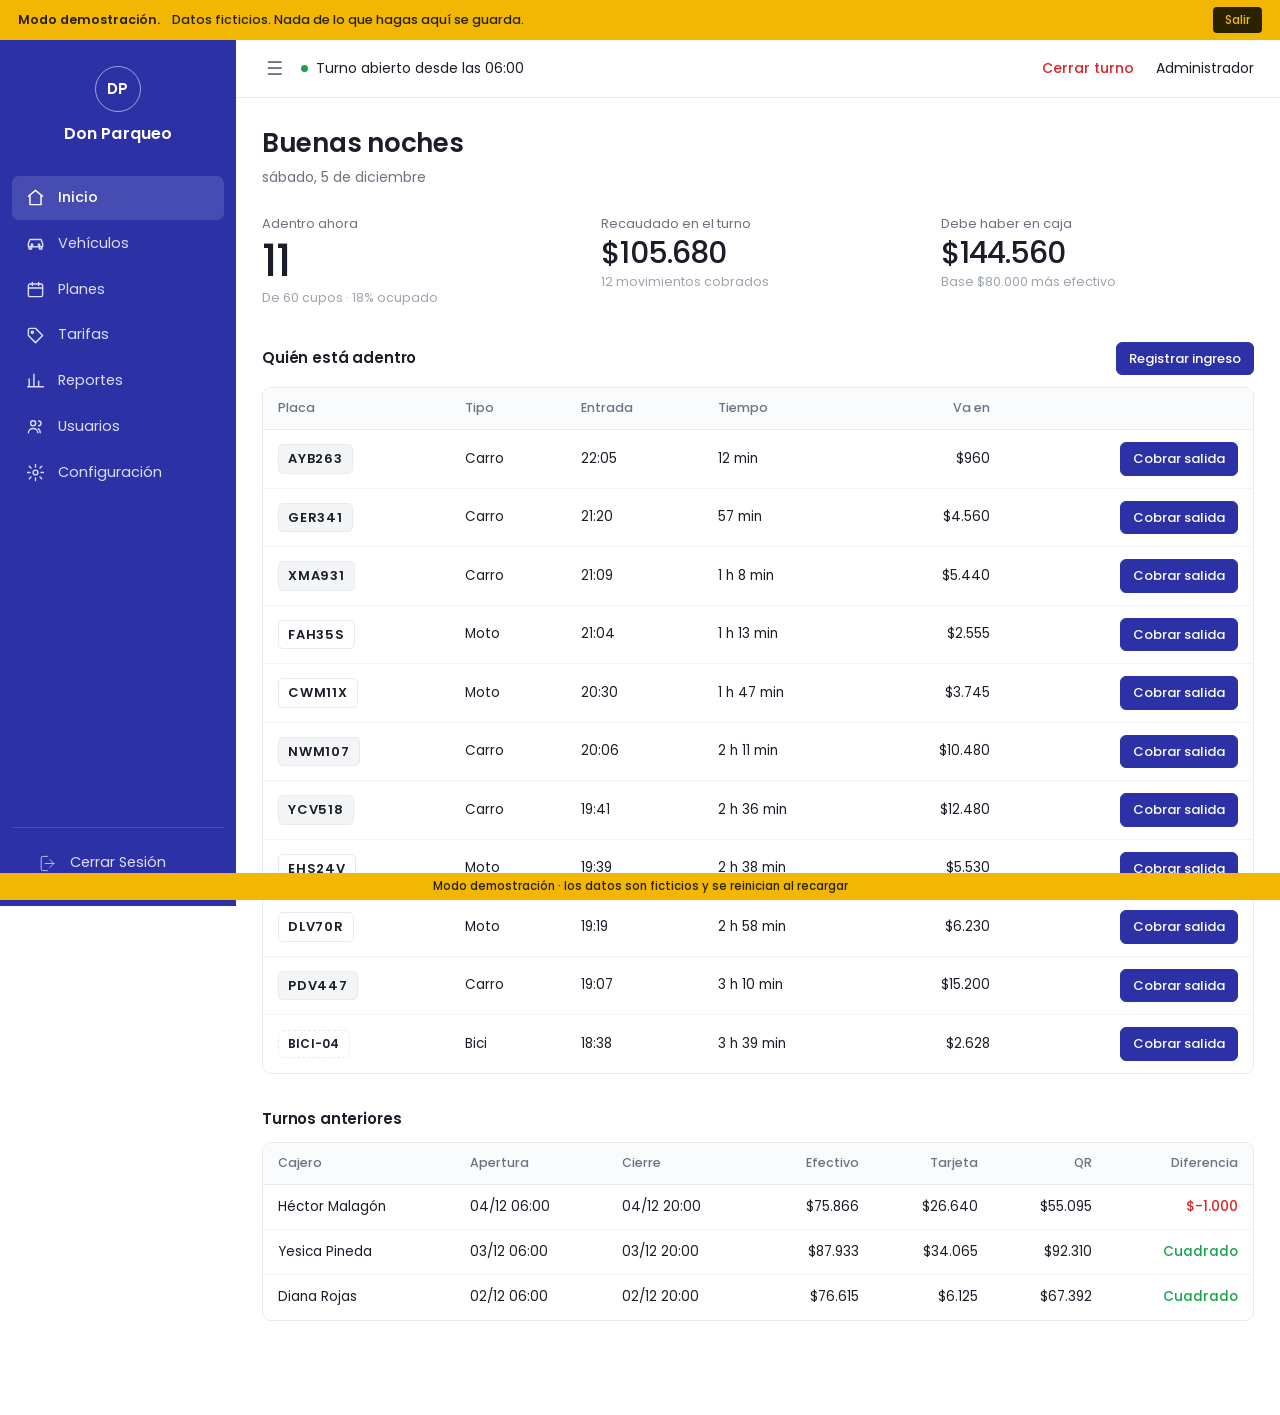
==== commit 5f7636ab: "Logo con iniciales DP" ====
--- a/public/demo.html
+++ b/public/demo.html
@@ -250,7 +250,7 @@
 <div class="app">
   <aside class="lateral">
     <div class="logo">
-      <div class="circ">PS</div>
+      <div class="circ">DP</div>
       <div class="nom">Don Parqueo</div>
     </div>
     <nav class="nav" id="nav">
